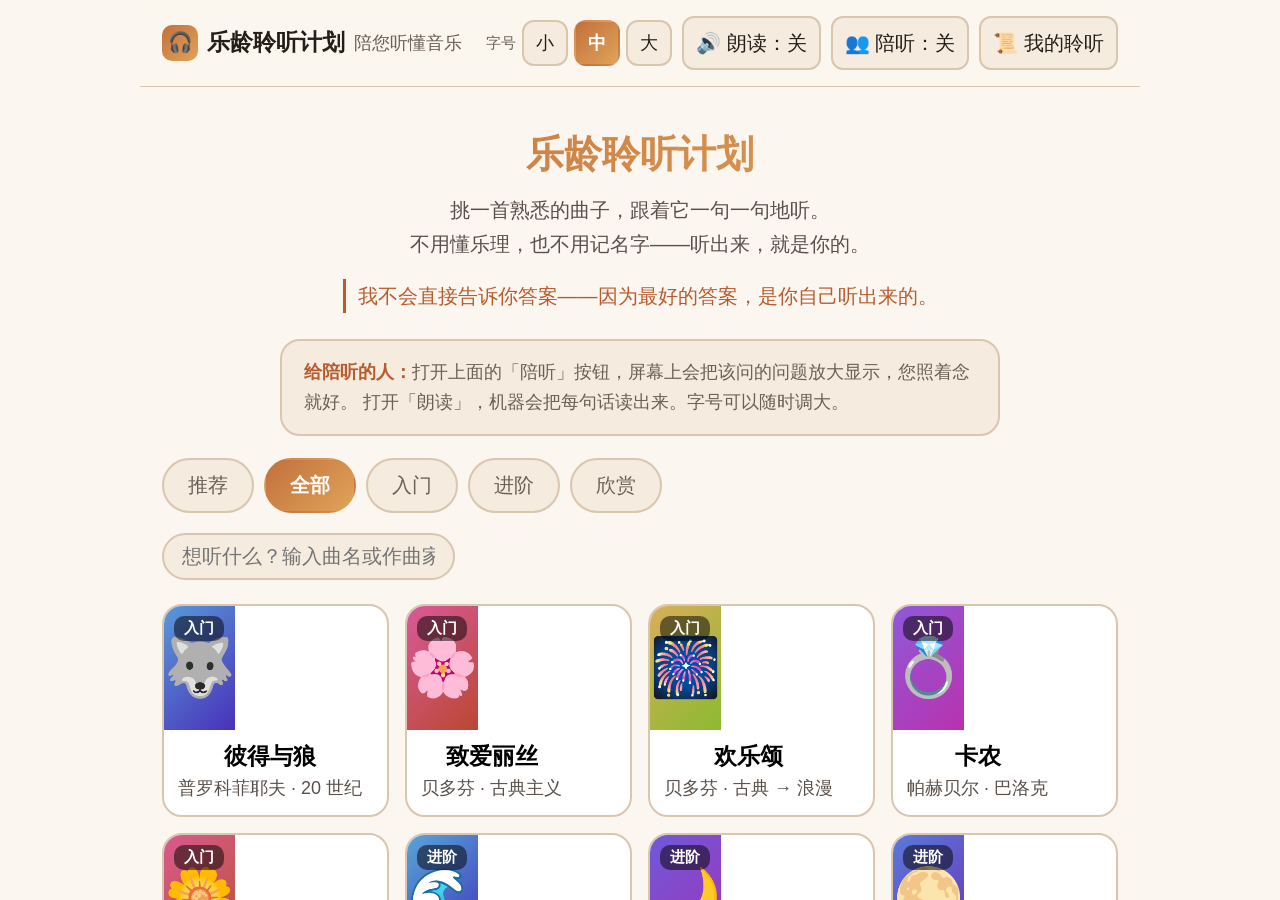
==== senior.html @ 35c8faad "feat: 音乐作品助手改进版 + 乐龄聆听计划适老化版（共享底座，纯离线）" ====
<!DOCTYPE html>
<html lang="zh-CN" class="fs-2">
<head>
<meta charset="UTF-8">
<meta name="viewport" content="width=device-width, initial-scale=1.0">
<title>乐龄聆听计划 · 陪银发一族听懂音乐</title>
<link rel="stylesheet" href="shared/base.css">
<link rel="stylesheet" href="shared/senior.css">
<style>
  .topbar { flex-wrap: wrap; row-gap: 10px; }
  .senior-tools { display: flex; gap: 10px; align-items: center; flex-wrap: wrap; }
  .brand small { display: none; }
  @media (min-width: 900px) { .brand small { display: inline; } }
</style>
</head>
<body>

<div class="app">
  <header class="topbar">
    <div class="brand"><span class="logo">🎧</span>乐龄聆听计划<small>陪您听懂音乐</small></div>
    <div class="spacer"></div>
    <div class="senior-tools">
      <div class="fs-bar" id="fsBar">
        <span class="lb">字号</span>
        <button data-fs="1" onclick="MZApp.setFs(1)">小</button>
        <button data-fs="2" onclick="MZApp.setFs(2)">中</button>
        <button data-fs="3" onclick="MZApp.setFs(3)">大</button>
      </div>
      <button class="icon-btn toggle-btn" id="voiceBtn" onclick="Senior.toggleVoice(this)">🔊 朗读：关</button>
      <button class="icon-btn toggle-btn" id="compBtn" onclick="Senior.toggleCompanion(this)">👥 陪听：关</button>
      <button class="icon-btn" id="recBtn">📜 我的聆听<span id="recCount" class="hidden"></span></button>
    </div>
  </header>

  <section class="home" id="home">
    <div class="hero">
      <h1>乐龄聆听计划</h1>
      <p>挑一首熟悉的曲子，跟着它一句一句地听。<br>不用懂乐理，也不用记名字——听出来，就是你的。</p>
      <div class="quote">我不会直接告诉你答案——因为最好的答案，是你自己听出来的。</div>
    </div>

    <div class="senior-hint">
      <b>给陪听的人：</b>打开上面的「陪听」按钮，屏幕上会把该问的问题放大显示，您照着念就好。
      打开「朗读」，机器会把每句话读出来。字号可以随时调大。
    </div>

    <div class="filter" id="filter"></div>
    <div style="margin-bottom:24px">
      <input class="search-box" id="search" placeholder="想听什么？输入曲名或作曲家…">
    </div>
    <div class="track-grid" id="grid"></div>
  </section>

  <section class="chat-view hidden" id="chatView">
    <div class="subbar">
      <button class="back" onclick="MZApp.goHome()" aria-label="返回曲库">← 返回</button>
      <div class="at" id="subTitle"></div>
    </div>
    <div class="companion" id="companion" aria-live="polite"></div>
    <div class="stage-bar" id="stageBar"></div>
    <div class="chat" id="chat" aria-live="polite"></div>
    <div class="composer" id="composer"></div>
  </section>
</div>

<div class="sheet-mask" id="recordsSheet">
  <div class="sheet">
    <h3>我的聆听</h3>
    <div id="recordsBody"></div>
    <div style="margin-top:18px;text-align:right">
      <button class="icon-btn" onclick="MZApp.hideRecords()">关闭</button>
    </div>
  </div>
</div>

<script src="shared/catalog.js"></script>
<script src="shared/audio.js"></script>
<script src="shared/engine.js"></script>
<script src="shared/app.js"></script>
<script src="shared/senior.js"></script>
<script>
  MZApp.init({ senior: true });
  MZSenior.init({
    chatEl: document.getElementById("chat"),
    bannerEl: document.getElementById("companion")
  });

  var Senior = {
    toggleVoice: function (btn) {
      var on = !MZSenior.voice;
      MZSenior.setVoice(on);
      btn.textContent = on ? "🔊 朗读：开" : "🔊 朗读：关";
      btn.classList.toggle("on", on);
    },
    toggleCompanion: function (btn) {
      var on = !MZSenior.companion;
      MZSenior.setCompanion(on);
      btn.textContent = on ? "👥 陪听：开" : "👥 陪听：关";
      btn.classList.toggle("on", on);
    }
  };
</script>
</body>
</html>
---- shared/base.css ----
/* ============================================================
 * 结构样式 · 共享底座
 * 只负责布局与结构，颜色/字号全部走 CSS 变量，
 * 由「通用版」和「乐龄版」各自覆盖变量形成两套皮肤。
 * ============================================================ */
* { margin: 0; padding: 0; box-sizing: border-box; }

html, body {
  background: var(--bg);
  color: var(--text);
  font-family: var(--font);
  font-size: var(--fs);
  line-height: 1.7;
  -webkit-font-smoothing: antialiased;
}
html, body { height: 100%; }

/* 用 fixed 把整页钉死在视口上：页面本身永远不滚动，
   滚动只发生在中间的对话区。否则输入框自动聚焦时，
   浏览器会把 overflow:hidden 的容器顶上去，横幅就会滑到顶栏后面。 */
.app {
  position: fixed;
  inset: 0;
  max-width: var(--app-w);
  margin: 0 auto;
  overflow: hidden;
  display: flex;
  flex-direction: column;
}

/* ---------- 顶栏 ---------- */
.topbar {
  z-index: 20;
  flex-shrink: 0;
  display: flex; align-items: center; gap: 12px;
  padding: var(--sp-3) var(--sp-4);
  border-bottom: 1px solid var(--border);
  background: var(--bar-bg);
  backdrop-filter: blur(12px);
}
.brand { font-size: var(--fs-lg); font-weight: 800; display: flex; align-items: center; gap: 9px; }
.brand .logo {
  width: var(--logo); height: var(--logo); border-radius: 10px;
  background: var(--grad); display: flex; align-items: center;
  justify-content: center; font-size: calc(var(--logo) * 0.55);
}
.brand small { font-weight: 500; color: var(--muted); font-size: var(--fs-sm); }
.spacer { flex: 1; }
.icon-btn {
  min-width: var(--btn); height: var(--btn); padding: 0 12px;
  border-radius: 12px; border: 1px solid var(--border);
  background: var(--card2); color: var(--text);
  font-size: var(--fs); cursor: pointer; font-family: inherit;
  display: inline-flex; align-items: center; justify-content: center; gap: 6px;
  transition: .18s;
}
.icon-btn:hover { border-color: var(--accent); color: var(--accent); }

/* ---------- 首页 ---------- */
.home { flex: 1; overflow-y: auto; padding: 0 var(--sp-4) 48px; }
.hero { padding: 44px 8px 26px; text-align: center; }
.hero h1 {
  font-size: var(--fs-hero); font-weight: 800; line-height: 1.25;
  background: var(--grad); -webkit-background-clip: text; background-clip: text;
  -webkit-text-fill-color: transparent;
}
.hero p { color: var(--muted); font-size: var(--fs); margin: 14px auto 0; max-width: 34em; }
.hero .quote {
  margin-top: 18px; font-size: var(--fs); color: var(--accent);
  border-left: 3px solid var(--accent); padding-left: 12px;
  display: inline-block; text-align: left;
}
.filter { display: flex; gap: 10px; align-items: center; flex-wrap: wrap; margin: 8px 0 20px; }
.chip {
  padding: 9px 18px; border-radius: 999px; font-size: var(--fs);
  cursor: pointer; border: 1px solid var(--border); background: var(--card2);
  color: var(--muted); transition: .18s; font-family: inherit;
}
.chip.active { background: var(--grad); color: var(--on-accent); border-color: transparent; font-weight: 700; }
.search-box {
  flex: 1; min-width: 150px; padding: 10px 18px; border-radius: 999px;
  border: 1px solid var(--border); background: var(--card2);
  color: var(--text); font-size: var(--fs); outline: none; font-family: inherit;
}
.search-box:focus { border-color: var(--accent); }

.track-grid { display: grid; grid-template-columns: repeat(auto-fill, minmax(var(--card-w), 1fr)); gap: var(--sp-3); }
.track-card {
  position: relative; border-radius: var(--radius); overflow: hidden;
  cursor: pointer; border: 1px solid var(--border); background: var(--card);
  transition: .2s; display: flex; flex-direction: column;
}
.track-card:hover { transform: translateY(-4px); border-color: var(--accent); box-shadow: 0 12px 28px rgba(0,0,0,.22); }
.track-card:focus-visible { outline: 3px solid var(--accent); outline-offset: 2px; }
.cover {
  height: var(--cover-h); display: flex; align-items: center;
  justify-content: center; font-size: calc(var(--cover-h) * 0.46);
}
.cover .lv {
  position: absolute; top: 10px; left: 10px; font-size: var(--fs-xs);
  font-weight: 700; padding: 3px 10px; border-radius: 10px;
  background: rgba(0,0,0,.5); color: #fff;
}
.track-meta { padding: 12px 14px 15px; }
.track-meta .t { font-size: var(--fs-lg); font-weight: 700; line-height: 1.35; }
.track-meta .c { font-size: var(--fs-sm); color: var(--muted); margin-top: 4px; }
.empty { padding: 48px; text-align: center; color: var(--muted); grid-column: 1/-1; }

/* ---------- 对话视图 ---------- */
.chat-view { flex: 1; display: flex; flex-direction: column; min-height: 0; overflow: hidden; }
.subbar {
  flex-shrink: 0;
  display: flex; align-items: center; gap: 10px;
  padding: 12px var(--sp-4); border-bottom: 1px solid var(--border); background: var(--bar-bg);
}
.subbar .back {
  min-width: var(--btn); height: var(--btn); border-radius: 12px;
  border: 1px solid var(--border); background: var(--card2);
  color: var(--text); font-size: var(--fs); cursor: pointer; font-family: inherit;
}
.subbar .at { font-size: var(--fs-lg); font-weight: 700; flex: 1; min-width: 0; overflow: hidden; text-overflow: ellipsis; white-space: nowrap; }
.stage-bar { flex-shrink: 0; padding: 10px var(--sp-4); display: flex; align-items: center; gap: 8px; overflow-x: auto; }
.stage-chip {
  flex-shrink: 0; padding: 5px 13px; border-radius: 999px; font-size: var(--fs-xs);
  background: var(--card2); color: var(--muted); border: 1px solid var(--border); white-space: nowrap;
}
.stage-chip.active { background: var(--accent-soft); border-color: var(--accent); color: var(--accent); font-weight: 700; }
.stage-chip.done { opacity: .6; }

.chat { flex: 1; overflow-y: auto; padding: var(--sp-4); display: flex; flex-direction: column; gap: var(--sp-3); min-height: 0; }
.msg { display: flex; gap: 10px; max-width: 92%; animation: up .35s ease; }
@keyframes up { from { opacity: 0; transform: translateY(8px); } to { opacity: 1; transform: none; } }
.msg.bot { align-self: flex-start; }
.msg.user { align-self: flex-end; flex-direction: row-reverse; }
.msg-avatar {
  width: var(--av); height: var(--av); border-radius: 50%; flex-shrink: 0;
  display: flex; align-items: center; justify-content: center;
  font-size: calc(var(--av) * 0.5); background: var(--grad);
}
.msg.user .msg-avatar { background: var(--grad-user); }
.bubble { padding: 13px 17px; border-radius: 16px; font-size: var(--fs); }
.msg.bot .bubble { background: var(--bot-bubble); border: 1px solid var(--border); border-top-left-radius: 5px; }
.msg.user .bubble { background: var(--grad-user); color: var(--on-accent); border-top-right-radius: 5px; }
.bubble .hint {
  display: block; margin-top: 10px; padding: 9px 12px; border-radius: 9px;
  font-size: var(--fs-sm); background: var(--gold-soft); color: var(--gold-text);
  border-left: 3px solid var(--gold);
}
.stage-line { font-weight: 700; color: var(--accent); }
.ask-line { font-weight: 600; }

/* 聆听卡片 */
.listen-card {
  margin-top: 4px; padding: 14px; border-radius: 14px;
  background: var(--accent-soft); border: 1px solid var(--border);
}
.listen-head { margin-bottom: 10px; }
.listen-label { font-size: var(--fs-sm); font-weight: 700; color: var(--accent); }
.listen-tip { font-size: var(--fs-sm); color: var(--muted); margin-bottom: 10px; }
.listen-btn {
  padding: 11px 22px; border-radius: 999px; border: none;
  background: var(--grad); color: var(--on-accent); font-size: var(--fs);
  font-weight: 700; cursor: pointer; font-family: inherit;
}
.listen-btn:hover { filter: brightness(1.06); }
.listen-dots { display: flex; gap: 6px; margin-top: 12px; flex-wrap: wrap; }
.listen-dots .dot {
  width: 9px; height: 9px; border-radius: 50%;
  background: var(--muted); opacity: .45; transition: .15s;
}
.listen-dots .dot.on { background: var(--accent); opacity: 1; transform: scale(1.35); }

/* 揭晓 / 延伸 / 小结 */
.reveal, .extend, .summary { margin-top: 4px; }
.reveal { padding: 14px 16px; border-radius: 12px; background: var(--gold-soft); border: 1px solid var(--gold); }
.reveal h4 { font-size: var(--fs); color: var(--gold-text); margin-bottom: 8px; }
.extend { padding: 14px 16px; border-radius: 12px; background: var(--accent-soft); border: 1px solid var(--accent); }
.extend h4 { font-size: var(--fs); color: var(--accent); margin-bottom: 8px; }
.summary { padding: 14px 16px; border-radius: 12px; background: var(--card2); border: 1px solid var(--border); }
.summary h4 { font-size: var(--fs); margin-bottom: 8px; }
.summary-list { margin: 10px 0 0 4px; padding-left: 16px; }
.summary-list li { font-size: var(--fs-sm); margin-bottom: 6px; }
.summary-empty { font-size: var(--fs-sm); color: var(--muted); margin-top: 8px; }

/* 底部操作区 */
.composer { flex-shrink: 0; border-top: 1px solid var(--border); background: var(--bar-bg); }
.quick-area { padding: 10px var(--sp-4); display: flex; gap: 9px; flex-wrap: wrap; }
.quick-btn {
  padding: 9px 17px; border-radius: 999px; font-size: var(--fs-sm);
  background: var(--card2); color: var(--accent); border: 1px solid var(--border);
  cursor: pointer; transition: .18s; font-family: inherit;
}
.quick-btn:hover { background: var(--accent-soft); border-color: var(--accent); }
.quick-btn.ghost { color: var(--muted); }
.quick-btn.ghost:hover { color: var(--accent); }
.input-bar { padding: 10px var(--sp-4) 20px; display: flex; gap: 10px; }
.input-bar input {
  flex: 1; padding: 13px 20px; border-radius: 999px; border: 1px solid var(--border);
  background: var(--card2); color: var(--text); font-size: var(--fs);
  outline: none; font-family: inherit;
}
.input-bar input:focus { border-color: var(--accent); }
.send-btn {
  min-width: var(--btn); height: var(--btn); border-radius: 50%; border: none;
  background: var(--grad); color: var(--on-accent); font-size: var(--fs-lg);
  cursor: pointer; flex-shrink: 0; font-family: inherit;
}

/* 记录弹层 */
.sheet-mask {
  position: fixed; inset: 0; background: rgba(0,0,0,.5); z-index: 40;
  display: none; align-items: flex-end; justify-content: center;
}
.sheet-mask.on { display: flex; }
.sheet {
  width: 100%; max-width: var(--app-w); max-height: 76vh; overflow-y: auto;
  background: var(--card); border-radius: 20px 20px 0 0; padding: var(--sp-4);
  border-top: 1px solid var(--border);
}
.sheet h3 { font-size: var(--fs-lg); margin-bottom: 12px; }
.rec { padding: 12px 0; border-bottom: 1px solid var(--border); }
.rec .rt { font-weight: 700; font-size: var(--fs); }
.rec .rd { font-size: var(--fs-xs); color: var(--muted); margin-top: 2px; }
.rec .ra { font-size: var(--fs-sm); color: var(--muted); margin-top: 6px; }

.hidden { display: none !important; }
---- shared/senior.css ----
/* ============================================================
 * 乐龄版皮肤 · 适老化
 * 设计目标：看得清、点得准、听得懂、有人陪。
 *  - 暖色低刺激配色，深色文字压在浅色底上，对比度高
 *  - 字号三档可调，按钮与点击区域放大
 *  - 边框加粗，减少「细线看不清」的问题
 * ============================================================ */

/* 字号三档（由 app.js 切 class） */
html.fs-1 {
  --fs: 17px; --fs-lg: 19px; --fs-sm: 15.5px; --fs-xs: 13px; --fs-hero: 34px;
  --btn: 46px; --av: 38px; --card-w: 168px; --cover-h: 112px;
}
html.fs-2 {
  --fs: 20px; --fs-lg: 22.5px; --fs-sm: 18px; --fs-xs: 15px; --fs-hero: 38px;
  --btn: 54px; --av: 44px; --card-w: 188px; --cover-h: 124px;
}
html.fs-3 {
  --fs: 24px; --fs-lg: 27px; --fs-sm: 21px; --fs-xs: 17px; --fs-hero: 44px;
  --btn: 62px; --av: 50px; --card-w: 210px; --cover-h: 138px;
}

:root {
  --bg: #FBF6EF;
  --card: #FFFFFF;
  --card2: #F5EBDF;
  --border: #D8C6AF;
  --text: #241E19;
  --muted: #6B5F56;

  --accent: #B85C2E;
  --accent-soft: rgba(184, 92, 46, .12);
  --gold: #B58A2E;
  --gold-soft: #FBF0D8;
  --gold-text: #8A6620;

  --grad: linear-gradient(135deg, #C2703D, #E0A458);
  --grad-user: linear-gradient(135deg, #5E8B6E, #7E9B87);
  --on-accent: #FFFFFF;
  --bar-bg: rgba(251, 246, 239, .94);
  --bot-bubble: #FFFFFF;

  --font: "Microsoft YaHei", "PingFang SC", -apple-system, "Segoe UI", sans-serif;

  --sp-3: 16px;
  --sp-4: 22px;
  --radius: 20px;
  --app-w: 1000px;
  --logo: 36px;
}

/* 加粗边框，提升辨识度 */
.bubble, .track-card, .icon-btn, .chip, .quick-btn, .listen-card,
.reveal, .extend, .summary, .search-box, .input-bar input, .stage-chip, .sheet {
  border-width: 2px;
}

/* 加深主文字，避免浅灰看不清 */
.hero p, .track-meta .c, .listen-tip, .summary-empty, .rec .ra { color: #5A5049; }
.msg.bot .bubble { box-shadow: 0 2px 8px rgba(90, 70, 50, .07); }

/* 更大的点击目标 */
.track-card { min-height: 100%; }
.chip { padding: 12px 24px; }
.quick-btn { padding: 13px 22px; }
.listen-btn { padding: 15px 30px; }
.subbar .back { min-width: var(--btn); height: var(--btn); font-size: var(--fs-lg); }

/* 聚焦轮廓更明显，方便键盘与低视力用户 */
.track-card:focus-visible, .chip:focus-visible, .quick-btn:focus-visible,
.listen-btn:focus-visible, .icon-btn:focus-visible, .send-btn:focus-visible,
.input-bar input:focus-visible {
  outline: 4px solid var(--accent);
  outline-offset: 3px;
}

/* 乐龄版专属控件 */
.senior-tools { display: flex; gap: 8px; align-items: center; }
.fs-bar { display: flex; gap: 6px; align-items: center; }
.fs-bar .lb { font-size: var(--fs-xs); color: var(--muted); }
.fs-bar button {
  min-width: calc(var(--btn) - 8px); height: calc(var(--btn) - 8px);
  border-radius: 12px; border: 2px solid var(--border); background: var(--card2);
  color: var(--text); cursor: pointer; font-family: inherit; font-size: var(--fs-sm);
}
.fs-bar button.active { background: var(--grad); color: var(--on-accent); border-color: transparent; font-weight: 700; }
.toggle-btn.on { background: var(--accent-soft); border-color: var(--accent); color: var(--accent); font-weight: 700; }

/* 陪听提示条 */
.companion {
  display: none; flex-shrink: 0; margin: 0 var(--sp-4) var(--sp-3);
  padding: 16px 20px; border-radius: var(--radius);
  background: var(--gold-soft); border: 2px solid var(--gold);
}
.companion.on { display: block; }
.companion .ct { font-size: var(--fs-xs); font-weight: 700; color: var(--gold-text); letter-spacing: 1px; }
.companion .cq { font-size: var(--fs-lg); font-weight: 700; margin-top: 8px; color: var(--text); }
.companion .ch { font-size: var(--fs-sm); color: var(--muted); margin-top: 8px; }

/* 乐龄版首页提示 */
.senior-hint {
  margin: 0 auto 22px; max-width: 40em; padding: 16px 22px;
  border-radius: var(--radius); background: var(--card2); border: 2px solid var(--border);
  font-size: var(--fs-sm); color: var(--muted);
}
.senior-hint b { color: var(--accent); }
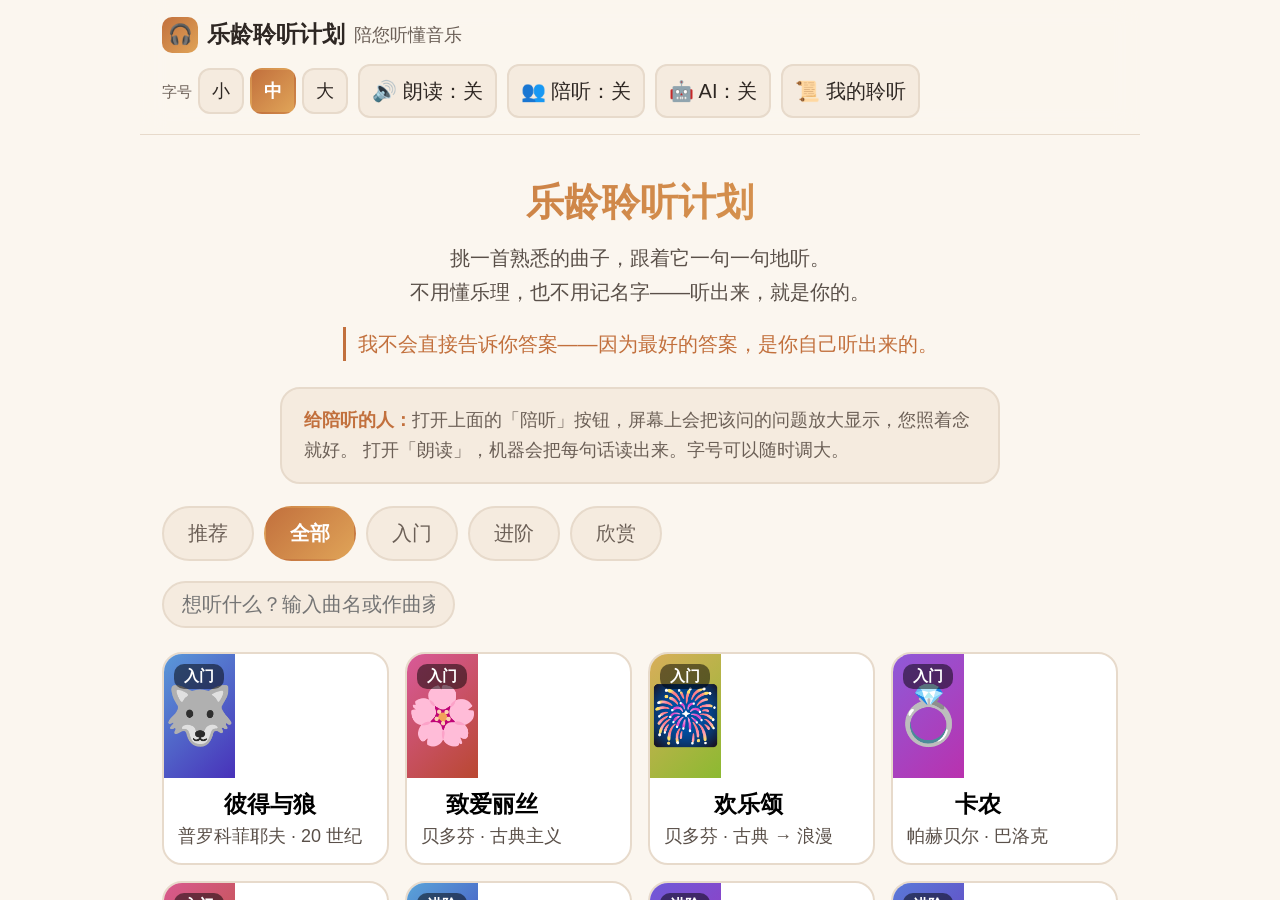
==== commit 02a32cc3: "feat: 对齐老师原版能力 —— 页面内嵌 B 站真实播放 + 可选 AI 引导 - 播放：删掉 Web Audio 合成音，改为每首预配 bvid，用 B 站播放器   内嵌在页面顶部播放；支持手" ====
--- a/senior.html
+++ b/senior.html
@@ -28,6 +28,7 @@
       </div>
       <button class="icon-btn toggle-btn" id="voiceBtn" onclick="Senior.toggleVoice(this)">🔊 朗读：关</button>
       <button class="icon-btn toggle-btn" id="compBtn" onclick="Senior.toggleCompanion(this)">👥 陪听：关</button>
+      <button class="icon-btn toggle-btn" id="aiBtn" title="可选：填上自己的大模型密钥">🤖 AI：关</button>
       <button class="icon-btn" id="recBtn">📜 我的聆听<span id="recCount" class="hidden"></span></button>
     </div>
   </header>
@@ -57,6 +58,7 @@
       <div class="at" id="subTitle"></div>
     </div>
     <div class="companion" id="companion" aria-live="polite"></div>
+    <div class="player-dock" id="playerDock"></div>
     <div class="stage-bar" id="stageBar"></div>
     <div class="chat" id="chat" aria-live="polite"></div>
     <div class="composer" id="composer"></div>
@@ -74,7 +76,8 @@
 </div>
 
 <script src="shared/catalog.js"></script>
-<script src="shared/audio.js"></script>
+<script src="shared/player.js"></script>
+<script src="shared/llm.js"></script>
 <script src="shared/engine.js"></script>
 <script src="shared/app.js"></script>
 <script src="shared/senior.js"></script>
--- a/shared/base.css
+++ b/shared/base.css
@@ -3,6 +3,48 @@
  * 只负责布局与结构，颜色/字号全部走 CSS 变量，
  * 由「通用版」和「乐龄版」各自覆盖变量形成两套皮肤。
  * ============================================================ */
+
+/* ---------- 默认皮肤：暖色人文（两个版本共用，取自开题 PPT 的
+   一套暖米色 / 陶土橘 / 琥珀 / 鼠尾草绿配色） ---------- */
+:root {
+  --bg: #FBF6EF;
+  --card: #FFFFFF;
+  --card2: #F5EBDF;
+  --border: #E7DACB;
+  --text: #2E2723;
+  --muted: #6B5F56;
+
+  --accent: #C2703D;
+  --accent-soft: rgba(194, 112, 61, .12);
+  --gold: #E0A458;
+  --gold-soft: #F7E3D3;
+  --gold-text: #8A6620;
+
+  --grad: linear-gradient(135deg, #C2703D, #E0A458);
+  --grad-user: linear-gradient(135deg, #7E9B87, #9FB8A5);
+  --on-accent: #FFFFFF;
+  --bar-bg: rgba(251, 246, 239, .94);
+  --bot-bubble: #FFFFFF;
+
+  --font: "Microsoft YaHei", "PingFang SC", -apple-system, BlinkMacSystemFont, "Segoe UI", sans-serif;
+
+  --fs: 16px;
+  --fs-lg: 17.5px;
+  --fs-sm: 14px;
+  --fs-xs: 12px;
+  --fs-hero: 32px;
+
+  --sp-3: 14px;
+  --sp-4: 18px;
+  --radius: 18px;
+  --app-w: 820px;
+  --card-w: 156px;
+  --cover-h: 106px;
+  --btn: 40px;
+  --av: 34px;
+  --logo: 32px;
+}
+
 * { margin: 0; padding: 0; box-sizing: border-box; }
 
 html, body {
@@ -223,4 +265,65 @@
 .rec .rd { font-size: var(--fs-xs); color: var(--muted); margin-top: 2px; }
 .rec .ra { font-size: var(--fs-sm); color: var(--muted); margin-top: 6px; }
 
+/* ---------- 播放器坞 ---------- */
+.player-dock { flex-shrink: 0; display: none; padding: 12px var(--sp-4) 4px; }
+.player-dock.on { display: block; }
+.player-dock.min .frame-box { display: none; }
+.player-card {
+  border: 1px solid var(--border); background: var(--card);
+  border-radius: var(--radius); padding: 10px;
+  box-shadow: 0 4px 16px rgba(90, 70, 50, .06);
+}
+.frame-box {
+  max-width: 520px; margin: 0 auto; aspect-ratio: 16 / 9;
+  background: #000; border-radius: 12px; overflow: hidden;
+}
+.frame-box iframe { width: 100%; height: 100%; display: block; border: 0; }
+.player-bar { display: flex; align-items: center; gap: 10px; margin-top: 10px; flex-wrap: wrap; }
+.player-title {
+  flex: 1; min-width: 0; font-size: var(--fs-sm); font-weight: 700;
+  overflow: hidden; text-overflow: ellipsis; white-space: nowrap;
+}
+.player-link { font-size: var(--fs-sm); color: var(--accent); text-decoration: none; font-weight: 700; white-space: nowrap; }
+.player-link:hover { text-decoration: underline; }
+.player-link.strong {
+  display: inline-block; margin-top: 8px; padding: 9px 18px;
+  border-radius: 999px; background: var(--accent-soft); border: 1px solid var(--accent);
+}
+.player-fold {
+  font-family: inherit; font-size: var(--fs-xs); padding: 6px 14px; border-radius: 999px;
+  border: 1px solid var(--border); background: var(--card2); color: var(--text); cursor: pointer;
+}
+.player-seek { display: flex; align-items: center; gap: 8px; margin-top: 10px; flex-wrap: wrap; font-size: var(--fs-sm); color: var(--muted); }
+.player-seek .ps-in {
+  width: 56px; padding: 7px 8px; border-radius: 10px; border: 1px solid var(--border);
+  background: var(--card2); color: var(--text); font-family: inherit; font-size: var(--fs-sm); text-align: center;
+}
+.player-seek .ps-go {
+  padding: 7px 16px; border-radius: 999px; border: none; background: var(--grad);
+  color: var(--on-accent); font-family: inherit; font-size: var(--fs-sm); font-weight: 700; cursor: pointer;
+}
+.search-card .search-line { font-size: var(--fs-sm); margin-bottom: 6px; }
+.tip-line { font-size: var(--fs-sm); color: var(--muted); }
+.ack-line { font-weight: 600; }
+.toggle-btn.on { background: var(--accent-soft); border-color: var(--accent); color: var(--accent); font-weight: 700; }
+
+/* ---------- AI 设置面板 ---------- */
+.llm-mask .sheet { max-width: 560px; }
+.sheet-note { font-size: var(--fs-sm); color: var(--muted); margin-bottom: 14px; line-height: 1.6; }
+.sheet .field { display: block; margin-bottom: 12px; }
+.sheet .field .lb { display: block; font-size: var(--fs-sm); font-weight: 700; margin-bottom: 6px; }
+.sheet .field input, .sheet .field select {
+  width: 100%; padding: 10px 14px; border-radius: 12px; border: 1px solid var(--border);
+  background: var(--card2); color: var(--text); font-family: inherit; font-size: var(--fs-sm); outline: none;
+}
+.sheet .field input:focus, .sheet .field select:focus { border-color: var(--accent); }
+.check-row { display: flex; align-items: center; gap: 9px; margin-bottom: 14px; font-size: var(--fs-sm); cursor: pointer; }
+.check-row input { width: 18px; height: 18px; accent-color: var(--accent); }
+.sheet-msg { font-size: var(--fs-sm); color: var(--muted); white-space: pre-wrap; margin: 4px 0 14px; min-height: 1.2em; }
+.sheet-msg.ok { color: #4F7A5E; }
+.sheet-msg.bad { color: #A33B2A; }
+.sheet-btns { display: flex; gap: 10px; justify-content: flex-end; flex-wrap: wrap; }
+.icon-btn.strong { background: var(--grad); color: var(--on-accent); border-color: transparent; font-weight: 700; }
+
 .hidden { display: none !important; }
--- a/shared/senior.css
+++ b/shared/senior.css
@@ -24,18 +24,18 @@
   --bg: #FBF6EF;
   --card: #FFFFFF;
   --card2: #F5EBDF;
-  --border: #D8C6AF;
-  --text: #241E19;
+  --border: #E7DACB;
+  --text: #2E2723;
   --muted: #6B5F56;
 
-  --accent: #B85C2E;
-  --accent-soft: rgba(184, 92, 46, .12);
-  --gold: #B58A2E;
-  --gold-soft: #FBF0D8;
+  --accent: #C2703D;
+  --accent-soft: rgba(194, 112, 61, .12);
+  --gold: #E0A458;
+  --gold-soft: #F7E3D3;
   --gold-text: #8A6620;
 
   --grad: linear-gradient(135deg, #C2703D, #E0A458);
-  --grad-user: linear-gradient(135deg, #5E8B6E, #7E9B87);
+  --grad-user: linear-gradient(135deg, #7E9B87, #9FB8A5);
   --on-accent: #FFFFFF;
   --bar-bg: rgba(251, 246, 239, .94);
   --bot-bubble: #FFFFFF;
@@ -84,7 +84,6 @@
   color: var(--text); cursor: pointer; font-family: inherit; font-size: var(--fs-sm);
 }
 .fs-bar button.active { background: var(--grad); color: var(--on-accent); border-color: transparent; font-weight: 700; }
-.toggle-btn.on { background: var(--accent-soft); border-color: var(--accent); color: var(--accent); font-weight: 700; }
 
 /* 陪听提示条 */
 .companion {
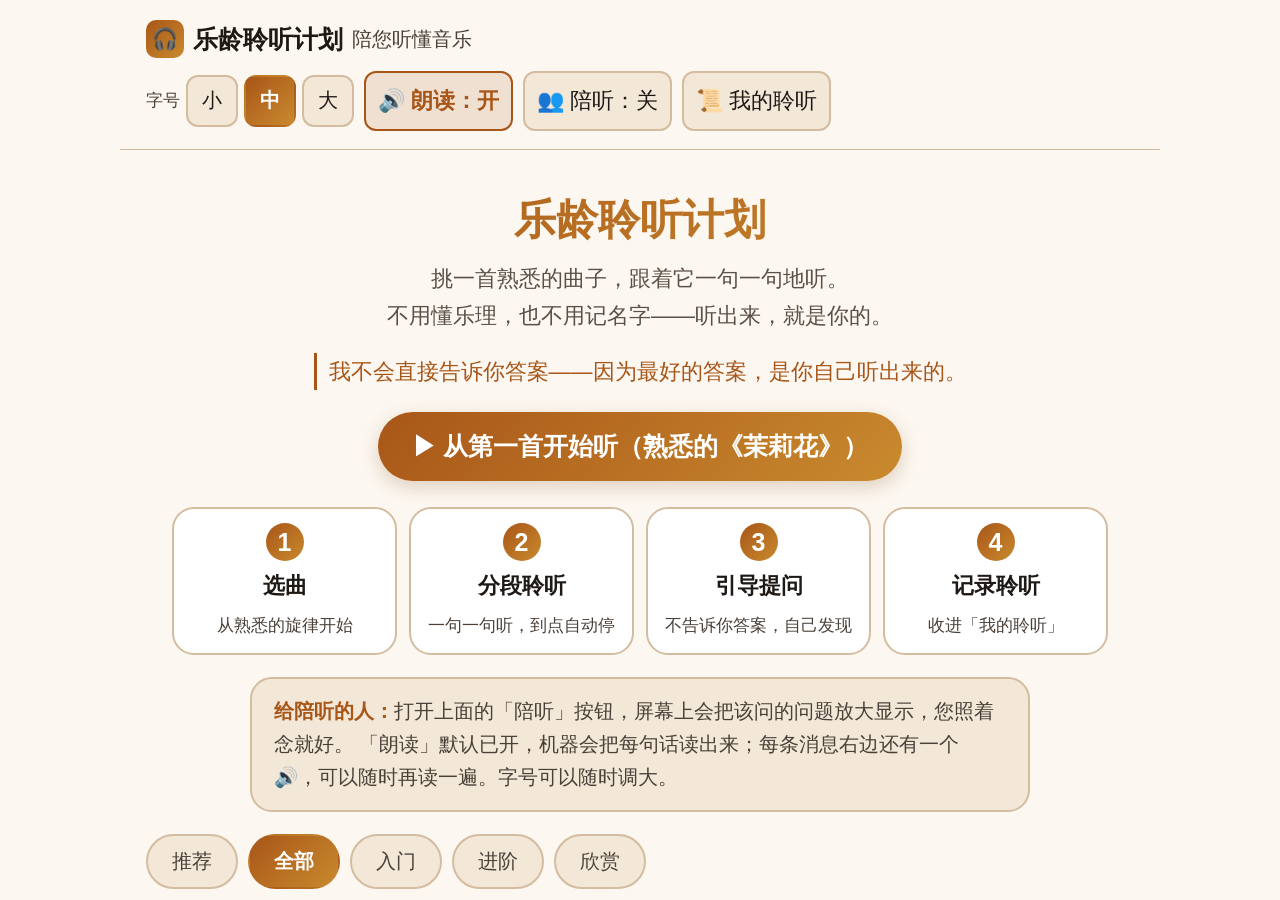
==== commit 92569c52: "feat: 分段聆听到点自动停（含自选曲目手填时间）+ 乐龄版按开题报告拉开差距（大字号高对比/朗读默认开/一步一按钮/四步说明）" ====
--- a/senior.html
+++ b/senior.html
@@ -26,9 +26,8 @@
         <button data-fs="2" onclick="MZApp.setFs(2)">中</button>
         <button data-fs="3" onclick="MZApp.setFs(3)">大</button>
       </div>
-      <button class="icon-btn toggle-btn" id="voiceBtn" onclick="Senior.toggleVoice(this)">🔊 朗读：关</button>
+      <button class="icon-btn toggle-btn" id="voiceBtn" onclick="Senior.toggleVoice(this)">🔊 朗读：开</button>
       <button class="icon-btn toggle-btn" id="compBtn" onclick="Senior.toggleCompanion(this)">👥 陪听：关</button>
-      <button class="icon-btn toggle-btn" id="aiBtn" title="可选：填上自己的大模型密钥">🤖 AI：关</button>
       <button class="icon-btn" id="recBtn">📜 我的聆听<span id="recCount" class="hidden"></span></button>
     </div>
   </header>
@@ -38,11 +37,19 @@
       <h1>乐龄聆听计划</h1>
       <p>挑一首熟悉的曲子，跟着它一句一句地听。<br>不用懂乐理，也不用记名字——听出来，就是你的。</p>
       <div class="quote">我不会直接告诉你答案——因为最好的答案，是你自己听出来的。</div>
+      <button class="senior-cta" onclick="Senior.startFirst()">▶ 从第一首开始听（熟悉的《茉莉花》）</button>
+    </div>
+
+    <div class="senior-steps">
+      <div class="ss"><b>1</b><span>选曲</span><i>从熟悉的旋律开始</i></div>
+      <div class="ss"><b>2</b><span>分段聆听</span><i>一句一句听，到点自动停</i></div>
+      <div class="ss"><b>3</b><span>引导提问</span><i>不告诉你答案，自己发现</i></div>
+      <div class="ss"><b>4</b><span>记录聆听</span><i>收进「我的聆听」</i></div>
     </div>
 
     <div class="senior-hint">
       <b>给陪听的人：</b>打开上面的「陪听」按钮，屏幕上会把该问的问题放大显示，您照着念就好。
-      打开「朗读」，机器会把每句话读出来。字号可以随时调大。
+      「朗读」默认已开，机器会把每句话读出来；每条消息右边还有一个 🔊，可以随时再读一遍。字号可以随时调大。
     </div>
 
     <div class="filter" id="filter"></div>
@@ -89,6 +96,13 @@
   });
 
   var Senior = {
+    startFirst: function () {
+      var list = (MZCatalog.songs || []).filter(function (s) {
+        return !s.custom && s.level === "入门";
+      });
+      var s = list[0] || MZCatalog.songs[0];
+      if (s) MZApp.openSong(s.id);
+    },
     toggleVoice: function (btn) {
       var on = !MZSenior.voice;
       MZSenior.setVoice(on);
@@ -102,6 +116,10 @@
       btn.classList.toggle("on", on);
     }
   };
+
+  /* 乐龄版：朗读默认打开（老人可以只用耳朵听） */
+  MZSenior.setVoice(true);
+  document.getElementById("voiceBtn").classList.add("on");
 </script>
 </body>
 </html>
--- a/shared/base.css
+++ b/shared/base.css
@@ -326,4 +326,41 @@
 .sheet-btns { display: flex; gap: 10px; justify-content: flex-end; flex-wrap: wrap; }
 .icon-btn.strong { background: var(--grad); color: var(--on-accent); border-color: transparent; font-weight: 700; }
 
-.hidden { display: none !important; }+.hidden { display: none !important; }
+
+/* ---------- 曲库之外的入口（去 B 站搜 / 粘贴链接直接听） ---------- */
+.tool-row { grid-column: 1/-1; display: flex; gap: var(--sp-3); flex-wrap: wrap; margin-top: 4px; }
+.tool-card {
+  flex: 1 1 300px; min-width: 260px; padding: 16px 18px; border-radius: var(--radius);
+  border: 1px dashed var(--border); background: var(--card2);
+}
+.tool-card .tc-t { font-size: var(--fs); font-weight: 700; margin-bottom: 6px; }
+.tool-card .tc-d { font-size: var(--fs-sm); color: var(--muted); line-height: 1.6; margin-bottom: 12px; }
+.tool-card .tc-line { display: flex; gap: 8px; flex-wrap: wrap; }
+.tool-card .tc-in {
+  flex: 1 1 180px; min-width: 160px; padding: 10px 14px; border-radius: 12px;
+  border: 1px solid var(--border); background: var(--card); color: var(--text);
+  font-family: inherit; font-size: var(--fs-sm); outline: none;
+}
+.tool-card .tc-in:focus { border-color: var(--accent); }
+.tool-card .tc-btn {
+  padding: 10px 18px; border-radius: 999px; border: none; background: var(--grad);
+  color: var(--on-accent); font-family: inherit; font-size: var(--fs-sm);
+  font-weight: 700; cursor: pointer; white-space: nowrap;
+}
+.tool-card .tc-btn:hover { filter: brightness(1.06); }
+.tool-card .tc-err { font-size: var(--fs-xs); color: #A33B2A; margin-top: 8px; min-height: 1em; }
+.listen-fine { font-size: var(--fs-xs); color: var(--muted); margin-top: 8px; }
+
+/* ---------- 「只听这一句」：到点自动停 ---------- */
+.seg-line { display: flex; align-items: center; gap: 8px; flex-wrap: wrap; margin-top: 4px; }
+.seg-line .ps-in { width: 86px; }
+.seg-status { display: none; margin-top: 10px; font-size: var(--fs-sm); font-weight: 700; }
+.seg-status.on { display: block; color: var(--accent); }
+.seg-status.done { color: var(--sage, #7E9B87); }
+.listen-btn.playing { filter: saturate(1.05); }
+.listen-btn.playing::after {
+  content: ""; display: inline-block; width: 8px; height: 8px; margin-left: 10px;
+  border-radius: 50%; background: currentColor; animation: segPulse 1s infinite;
+}
+@keyframes segPulse { 0%,100% { opacity: 1; } 50% { opacity: .25; } }
--- a/shared/senior.css
+++ b/shared/senior.css
@@ -6,48 +6,52 @@
  *  - 边框加粗，减少「细线看不清」的问题
  * ============================================================ */
 
-/* 字号三档（由 app.js 切 class） */
+/* 字号三档（由 app.js 切 class）—— 比通用版整体大一档 */
 html.fs-1 {
-  --fs: 17px; --fs-lg: 19px; --fs-sm: 15.5px; --fs-xs: 13px; --fs-hero: 34px;
-  --btn: 46px; --av: 38px; --card-w: 168px; --cover-h: 112px;
+  --fs: 19px; --fs-lg: 21px; --fs-sm: 17px; --fs-xs: 14.5px; --fs-hero: 36px;
+  --btn: 52px; --av: 42px; --card-w: 178px; --cover-h: 118px;
 }
 html.fs-2 {
-  --fs: 20px; --fs-lg: 22.5px; --fs-sm: 18px; --fs-xs: 15px; --fs-hero: 38px;
-  --btn: 54px; --av: 44px; --card-w: 188px; --cover-h: 124px;
+  --fs: 22px; --fs-lg: 25px; --fs-sm: 19.5px; --fs-xs: 16.5px; --fs-hero: 42px;
+  --btn: 60px; --av: 48px; --card-w: 200px; --cover-h: 132px;
 }
 html.fs-3 {
-  --fs: 24px; --fs-lg: 27px; --fs-sm: 21px; --fs-xs: 17px; --fs-hero: 44px;
-  --btn: 62px; --av: 50px; --card-w: 210px; --cover-h: 138px;
+  --fs: 26px; --fs-lg: 30px; --fs-sm: 23px; --fs-xs: 18.5px; --fs-hero: 50px;
+  --btn: 70px; --av: 56px; --card-w: 224px; --cover-h: 148px;
 }
 
 :root {
-  --bg: #FBF6EF;
+  /* 高对比暖色：文字压得更深、描边更清楚，让老人看得清 */
+  --bg: #FCF7F0;
   --card: #FFFFFF;
-  --card2: #F5EBDF;
-  --border: #E7DACB;
-  --text: #2E2723;
-  --muted: #6B5F56;
+  --card2: #F3E7D8;
+  --border: #D3BC9F;
+  --text: #1F1915;
+  --muted: #4A4038;
 
-  --accent: #C2703D;
-  --accent-soft: rgba(194, 112, 61, .12);
-  --gold: #E0A458;
-  --gold-soft: #F7E3D3;
-  --gold-text: #8A6620;
+  --accent: #A85618;
+  --accent-soft: rgba(168, 86, 24, .14);
+  --gold: #C98A2E;
+  --gold-soft: #F6E2C6;
+  --gold-text: #6E4A10;
 
-  --grad: linear-gradient(135deg, #C2703D, #E0A458);
-  --grad-user: linear-gradient(135deg, #7E9B87, #9FB8A5);
+  --grad: linear-gradient(135deg, #A85618, #C98A2E);
+  --grad-user: linear-gradient(135deg, #5F8069, #86A48F);
   --on-accent: #FFFFFF;
-  --bar-bg: rgba(251, 246, 239, .94);
+  --bar-bg: rgba(252, 247, 240, .96);
   --bot-bubble: #FFFFFF;
 
   --font: "Microsoft YaHei", "PingFang SC", -apple-system, "Segoe UI", sans-serif;
 
-  --sp-3: 16px;
-  --sp-4: 22px;
-  --radius: 20px;
-  --app-w: 1000px;
-  --logo: 36px;
+  --sp-3: 18px;
+  --sp-4: 26px;
+  --radius: 22px;
+  --app-w: 1040px;
+  --logo: 38px;
 }
+
+/* 正文行距更松，长句更好读 */
+.bubble { line-height: 1.8; }
 
 /* 加粗边框，提升辨识度 */
 .bubble, .track-card, .icon-btn, .chip, .quick-btn, .listen-card,
@@ -102,4 +106,48 @@
   border-radius: var(--radius); background: var(--card2); border: 2px solid var(--border);
   font-size: var(--fs-sm); color: var(--muted);
 }
-.senior-hint b { color: var(--accent); }+.senior-hint b { color: var(--accent); }
+
+/* ---------- 一步一按钮：按钮铺满、点得准 ---------- */
+.quick-area { flex-direction: column; }
+.quick-btn, .listen-btn {
+  width: 100%; min-height: var(--btn); font-size: var(--fs-lg);
+  border-radius: 16px; justify-content: center;
+}
+.chip { min-height: 54px; font-size: var(--fs-sm); }
+.send-btn { width: var(--btn); height: var(--btn); }
+.seg-line { gap: 12px; }
+.seg-line .ps-in { width: 110px; padding: 12px 14px; font-size: var(--fs-sm); }
+
+/* ---------- 每条消息的「读给我听」（纯听觉也能用） ---------- */
+.speak-btn {
+  display: inline-block; margin-top: 12px; padding: 10px 20px; border-radius: 999px;
+  border: 2px solid var(--border); background: var(--card2); color: var(--accent);
+  font-family: inherit; font-size: var(--fs-sm); font-weight: 700; cursor: pointer;
+}
+.speak-btn:hover { background: var(--accent-soft); }
+.speak-btn:focus-visible { outline: 4px solid var(--accent); outline-offset: 3px; }
+
+/* ---------- 首页：一个大按钮 + 四步说明（对齐开题报告） ---------- */
+.senior-cta {
+  display: block; margin: 22px auto 0; padding: 18px 34px; border: none; border-radius: 999px;
+  background: var(--grad); color: var(--on-accent); font-family: inherit;
+  font-size: var(--fs-lg); font-weight: 700; cursor: pointer;
+  box-shadow: 0 6px 18px rgba(120, 70, 20, .22);
+}
+.senior-cta:hover { filter: brightness(1.06); }
+.senior-steps {
+  display: grid; grid-template-columns: repeat(4, 1fr); gap: 12px;
+  max-width: var(--app-w); margin: 0 auto 22px; padding: 0 var(--sp-4);
+}
+.senior-steps .ss {
+  background: var(--card); border: 2px solid var(--border); border-radius: var(--radius);
+  padding: 14px 12px; text-align: center; display: flex; flex-direction: column; gap: 6px;
+}
+.senior-steps .ss b {
+  font-size: var(--fs-lg); color: var(--on-accent); background: var(--grad);
+  width: 38px; height: 38px; line-height: 38px; border-radius: 50%; margin: 0 auto;
+}
+.senior-steps .ss span { font-size: var(--fs); font-weight: 700; }
+.senior-steps .ss i { font-size: var(--fs-xs); color: var(--muted); font-style: normal; }
+@media (max-width: 720px) { .senior-steps { grid-template-columns: repeat(2, 1fr); } }
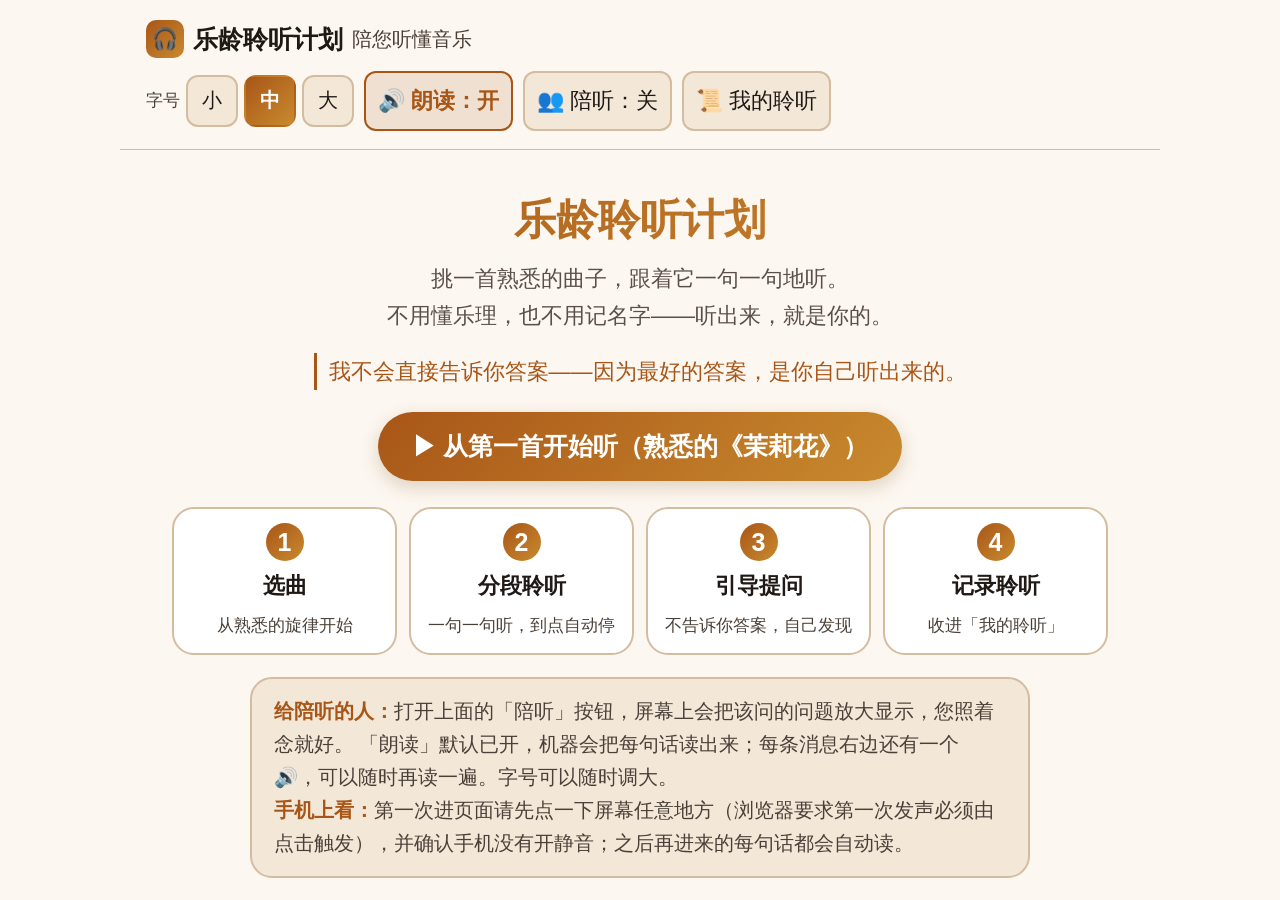
==== commit 9e47c792: "fix: 手机端排版收紧（字号/顶栏两行）+ 修复手机端朗读无声 + 「从第一首开始听」正确打开《茉莉花》" ====
--- a/senior.html
+++ b/senior.html
@@ -50,7 +50,7 @@
     <div class="senior-hint">
       <b>给陪听的人：</b>打开上面的「陪听」按钮，屏幕上会把该问的问题放大显示，您照着念就好。
       「朗读」默认已开，机器会把每句话读出来；每条消息右边还有一个 🔊，可以随时再读一遍。字号可以随时调大。
-    </div>
+      <br><b>手机上看：</b>第一次进页面请先点一下屏幕任意地方（浏览器要求第一次发声必须由点击触发），并确认手机没有开静音；之后再进来的每句话都会自动读。</div>
 
     <div class="filter" id="filter"></div>
     <div style="margin-bottom:24px">
@@ -97,10 +97,8 @@
 
   var Senior = {
     startFirst: function () {
-      var list = (MZCatalog.songs || []).filter(function (s) {
-        return !s.custom && s.level === "入门";
-      });
-      var s = list[0] || MZCatalog.songs[0];
+      /* 按钮写的是《茉莉花》，就必须开《茉莉花》——按 id 精确取，不靠数组顺序 */
+      var s = MZCatalog.byId("molihua") || MZCatalog.songs[0];
       if (s) MZApp.openSong(s.id);
     },
     toggleVoice: function (btn) {
@@ -119,7 +117,8 @@
 
   /* 乐龄版：朗读默认打开（老人可以只用耳朵听） */
   MZSenior.setVoice(true);
-  document.getElementById("voiceBtn").classList.add("on");
+  var _vb = document.getElementById("voiceBtn");
+  if (_vb && !MZSenior._broken) _vb.classList.add("on");
 </script>
 </body>
 </html>
--- a/shared/base.css
+++ b/shared/base.css
@@ -363,4 +363,44 @@
   content: ""; display: inline-block; width: 8px; height: 8px; margin-left: 10px;
   border-radius: 50%; background: currentColor; animation: segPulse 1s infinite;
 }
-@keyframes segPulse { 0%,100% { opacity: 1; } 50% { opacity: .25; } }+@keyframes segPulse { 0%,100% { opacity: 1; } 50% { opacity: .25; } }
+
+/* ============================================================
+ * 手机端适配（两个版本共用）
+ * 小屏上收紧留白与控件尺寸，顶栏尽量排成一行，
+ * 避免出现「字太大、按钮堆成好几行」的乱象。
+ * ============================================================ */
+@media (max-width: 720px) {
+  :root {
+    --sp-3: 11px;
+    --sp-4: 13px;
+    --fs-hero: 26px;
+    --fs-lg: 16.5px;
+  }
+  /* 手机浏览器地址栏会伸缩，用动态视口高度顶住底部，避免内容被挡住 */
+  .app { height: 100dvh; }
+
+  .topbar { padding: 9px var(--sp-4); gap: 8px; flex-wrap: wrap; row-gap: 8px; }
+  .brand { font-size: var(--fs); gap: 7px; }
+  .brand small { display: none; }
+  .brand .logo { width: 28px; height: 28px; border-radius: 8px; font-size: 15px; }
+  .icon-btn { min-width: 0; height: 36px; padding: 0 10px; font-size: var(--fs-sm); border-radius: 10px; }
+
+  .hero { padding: 24px 4px 18px; }
+  .hero p { font-size: var(--fs-sm); }
+  .hero .quote { font-size: var(--fs-sm); }
+
+  .home { padding: 0 var(--sp-4) 40px; }
+  .track-grid { grid-template-columns: repeat(2, 1fr); }
+  .track-meta { padding: 10px 11px 12px; }
+  .chip { padding: 8px 14px; font-size: var(--fs-sm); }
+
+  .tool-card { flex: 1 1 100%; min-width: 0; padding: 14px 14px; }
+
+  .msg { max-width: 100%; gap: 8px; }
+  .bubble { padding: 11px 13px; }
+
+  .player-dock { padding: 8px var(--sp-4) 2px; }
+  .player-card { padding: 8px; }
+  .player-bar { gap: 8px; }
+}
--- a/shared/senior.css
+++ b/shared/senior.css
@@ -150,4 +150,44 @@
 }
 .senior-steps .ss span { font-size: var(--fs); font-weight: 700; }
 .senior-steps .ss i { font-size: var(--fs-xs); color: var(--muted); font-style: normal; }
-@media (max-width: 720px) { .senior-steps { grid-template-columns: repeat(2, 1fr); } }+@media (max-width: 720px) { .senior-steps { grid-template-columns: repeat(2, 1fr); } }
+
+/* ============================================================
+ * 手机端：字号整体再收一档，顶栏压成两行
+ * （桌面端「大字号」是为了远距离看得清；手机屏幕离眼睛近，
+ *   同样的字号反而显得又大又挤，所以单独收一档。）
+ * ============================================================ */
+@media (max-width: 720px) {
+  html.fs-1 { --fs: 16px; --fs-lg: 17.5px; --fs-sm: 15px; --fs-xs: 13px; --fs-hero: 25px; --btn: 42px; --av: 34px; --card-w: 148px; --cover-h: 98px; }
+  html.fs-2 { --fs: 18px; --fs-lg: 20px; --fs-sm: 16px; --fs-xs: 14px; --fs-hero: 27px; --btn: 46px; --av: 38px; --card-w: 154px; --cover-h: 102px; }
+  html.fs-3 { --fs: 21px; --fs-lg: 23px; --fs-sm: 18px; --fs-xs: 15px; --fs-hero: 31px; --btn: 52px; --av: 42px; --card-w: 166px; --cover-h: 110px; }
+
+  .topbar { padding: 8px 12px; gap: 6px; row-gap: 6px; }
+  .brand { font-size: 16px; }
+  /* 手机上把「占位撑杆」去掉，并让顶栏各控件直接参与换行（display:contents），
+     这样它们会尽可能挤在一行里，顶栏从三行收成两行 */
+  .topbar .spacer { display: none; }
+  .topbar .senior-tools { display: contents; }
+  .fs-bar { gap: 3px; }
+  .fs-bar .lb { display: none; }
+  .fs-bar button { min-width: 30px; height: 30px; border-radius: 8px; font-size: 13px; }
+  .topbar .icon-btn { height: 34px; padding: 0 8px; font-size: 13px; }
+  .subbar .back { border-radius: 10px; font-size: var(--fs-sm); }
+
+  .hero { padding: 22px 2px 16px; }
+  .senior-cta { margin-top: 16px; padding: 14px 20px; font-size: var(--fs); }
+  .senior-hint { padding: 12px 14px; font-size: var(--fs-xs); margin-bottom: 16px; }
+  .senior-steps { grid-template-columns: repeat(2, 1fr); gap: 8px; margin-bottom: 16px; }
+  .senior-steps .ss { padding: 10px 8px; gap: 4px; border-radius: 14px; }
+  .senior-steps .ss b { width: 28px; height: 28px; line-height: 28px; font-size: var(--fs-sm); }
+  .senior-steps .ss span { font-size: var(--fs-sm); }
+  .senior-steps .ss i { font-size: var(--fs-xs); }
+
+  .chip { min-height: 38px; padding: 8px 14px; font-size: var(--fs-sm); }
+  .quick-btn, .listen-btn { min-height: var(--btn); font-size: var(--fs); border-radius: 13px; padding: 11px 16px; }
+  .send-btn { width: var(--btn); height: var(--btn); }
+  .speak-btn { margin-top: 9px; padding: 8px 14px; font-size: var(--fs-xs); }
+  .seg-line .ps-in { width: 80px; padding: 10px 10px; font-size: var(--fs-sm); }
+  .companion { padding: 12px 14px; }
+  .companion .cq { font-size: var(--fs); }
+}
